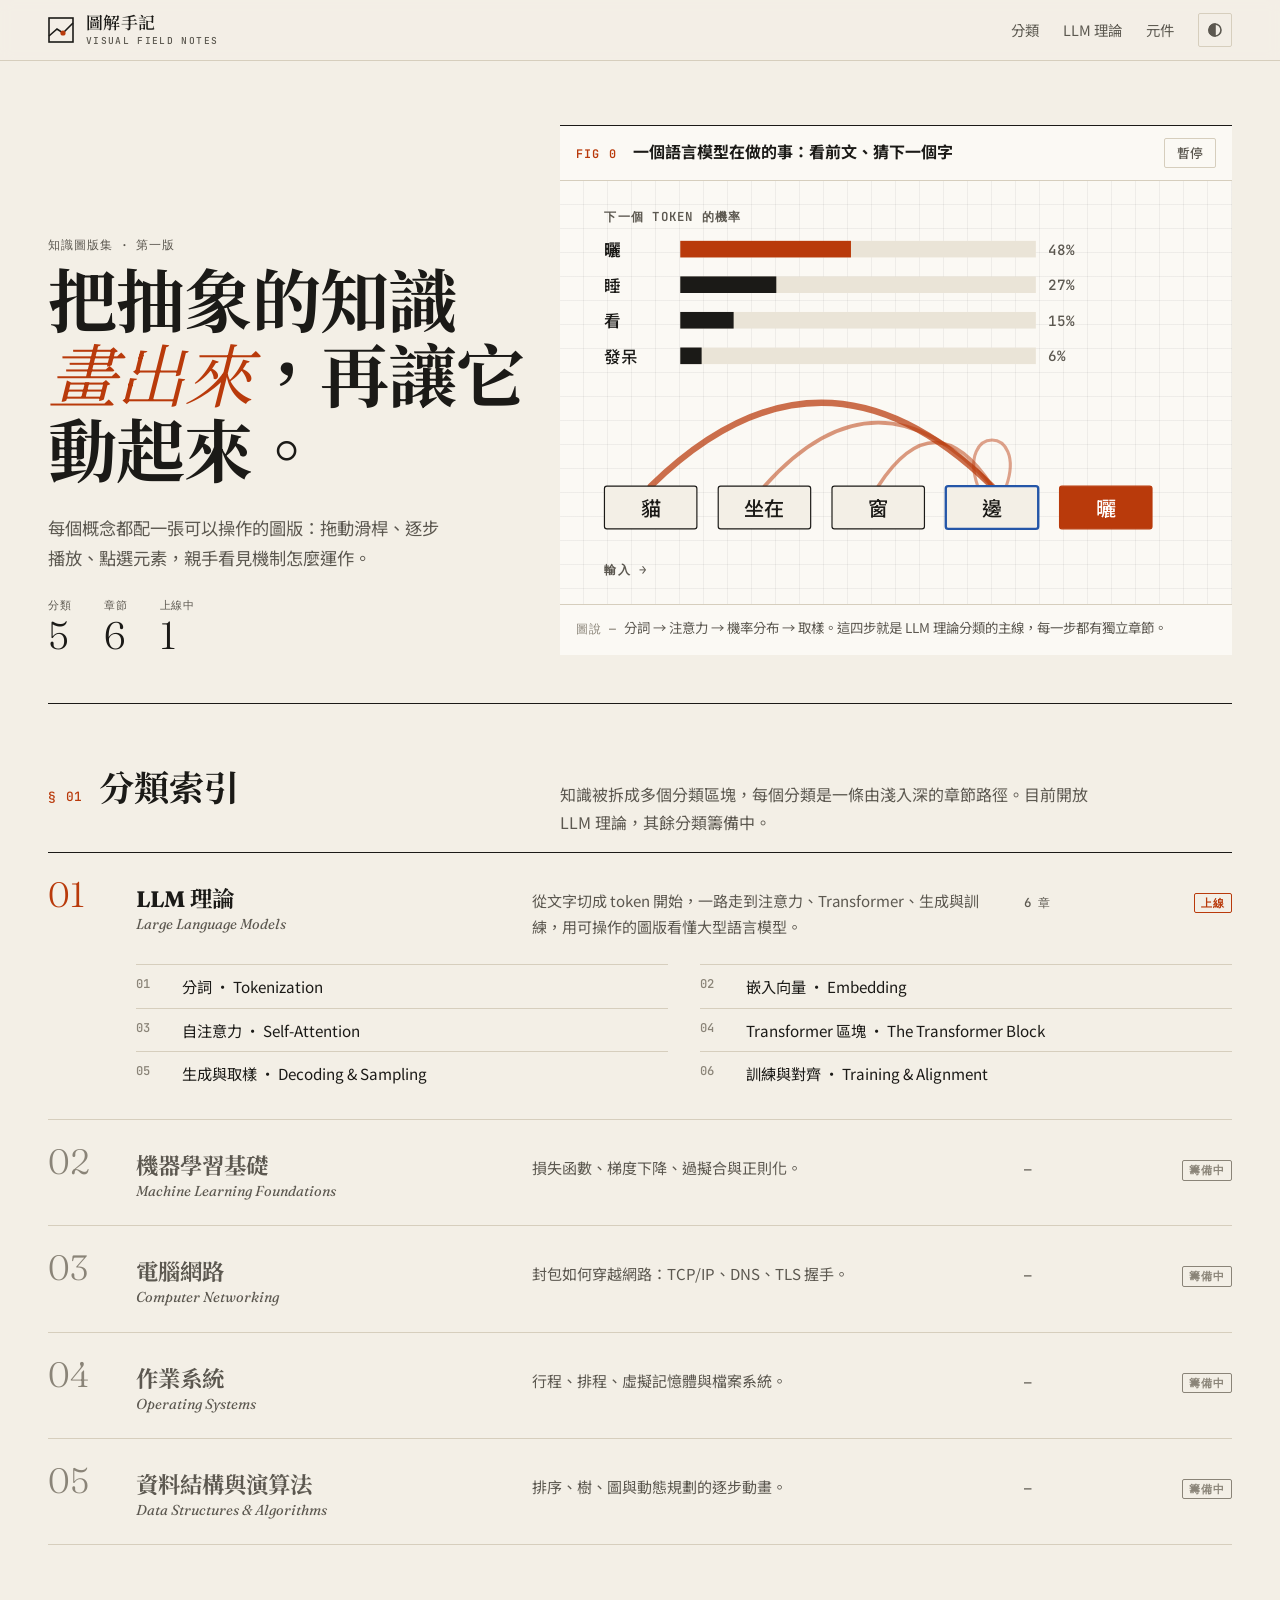
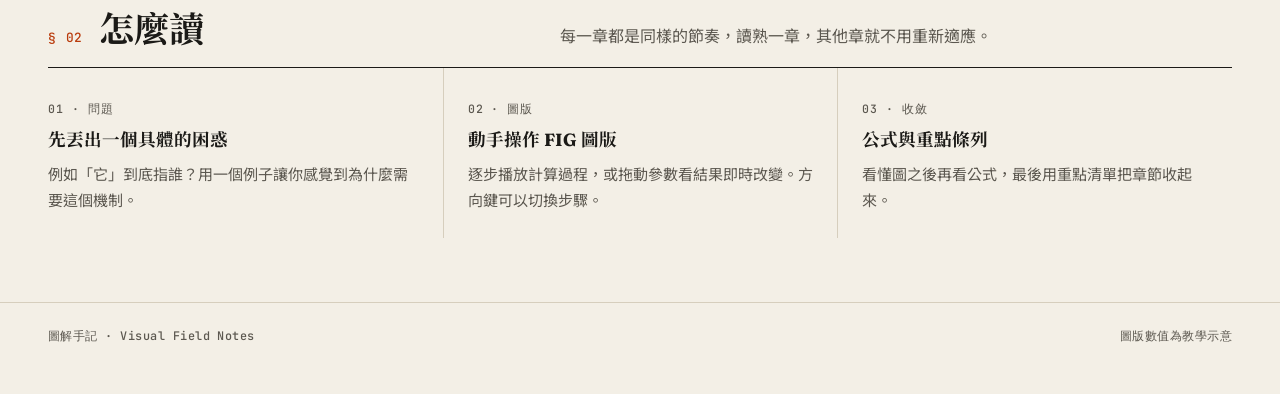
==== index.html @ 07419495 "feat(site): add visual field notes site with LLM theory track Static knowledge site with interactive" ====
<!doctype html>
<html lang="zh-Hant">
<head>
<meta charset="utf-8">
<meta name="viewport" content="width=device-width, initial-scale=1">
<title>圖解手記 · Visual Field Notes</title>
<meta name="description" content="用可操作的動畫圖版理解知識體系。第一個分類：LLM 理論。">
<script>try{var t=localStorage.getItem("fl-theme");if(t)document.documentElement.setAttribute("data-theme",t)}catch(e){}</script>
<link rel="preconnect" href="https://fonts.googleapis.com">
<link rel="preconnect" href="https://fonts.gstatic.com" crossorigin>
<link rel="stylesheet" href="https://fonts.googleapis.com/css2?family=Fraunces:ital,opsz,wght@0,9..144,300..700;1,9..144,400&family=JetBrains+Mono:wght@400;500;600&family=Noto+Sans+TC:wght@400;500;700&family=Noto+Serif+TC:wght@700&display=swap">
<link rel="stylesheet" href="assets/css/site.css">
<style>
  /* ---- 首頁：非對稱 12 欄，左側標題壓住、右側活標本 ---- */
  .hero { display: grid; grid-template-columns: minmax(0, 5fr) minmax(0, 7fr); gap: var(--s-6); padding: var(--s-8) 0 var(--s-7); border-bottom: 1px solid var(--rule-strong); align-items: end; }
  .hero h1 { margin: var(--s-3) 0 var(--s-5); font: 700 clamp(2.4rem, 5.4vw, 4.4rem)/1.08 var(--f-display); letter-spacing: -.015em; text-wrap: balance; }
  .hero h1 em { font-style: italic; font-weight: 400; color: var(--accent); }
  .hero-deck { margin: 0 0 var(--s-5); max-width: 40ch; font-size: 1.08rem; color: var(--text-muted); }
  .hero-meta { display: grid; grid-template-columns: repeat(3, auto); justify-content: start; gap: var(--s-1) var(--s-6); margin: 0; }
  .hero-meta dt { font: 500 .7rem/1.3 var(--f-mono); letter-spacing: .08em; text-transform: uppercase; color: var(--text-muted); grid-row: 1; }
  .hero-meta dd { margin: 0; font: 300 2.4rem/1 var(--f-display); font-variant-numeric: tabular-nums; grid-row: 2; }
  .hero .plate { margin: 0; }
  .hero .plate-stage { min-height: 0; padding: var(--s-4); }
  #specimen { width: 100%; height: auto; display: block; }
  .sp-tok rect { fill: var(--surface-page); stroke: var(--rule-strong); }
  .sp-tok text { font: 500 17px var(--f-body); fill: var(--text); text-anchor: middle; dominant-baseline: central; }
  .sp-tok { opacity: 0; transform: translateY(8px); transition: opacity var(--dur-3) var(--ease-out), transform var(--dur-3) var(--ease-out); }
  .sp-tok.in { opacity: 1; transform: none; }
  .sp-tok.pred rect { fill: var(--accent); stroke: var(--accent); }
  .sp-tok.pred text { fill: #fff; }
  .sp-tok.last rect { stroke: var(--data-q); stroke-width: 2; }
  .sp-arc { fill: none; stroke: var(--data-k); stroke-linecap: round; transition: opacity var(--dur-2) linear; }
  .sp-cand { transition: opacity var(--dur-2) linear; }
  .sp-cand text { font: 500 14px var(--f-body); fill: var(--text); dominant-baseline: central; }
  .sp-cand .pct { font: 500 12px var(--f-mono); fill: var(--text-muted); }
  .sp-bar { fill: var(--surface-ink); transition: width var(--dur-3) var(--ease-out); }
  .sp-cand.win .sp-bar { fill: var(--accent); }
  .sp-cand.win text:first-child { font-weight: 700; }
  .sp-lbl { font: 600 10.5px var(--f-mono); letter-spacing: .1em; fill: var(--text-muted); }
  @media (max-width: 900px) { .hero { grid-template-columns: 1fr; padding-top: var(--s-6); } }

  /* ---- 分類索引：ruled rows ---- */
  .section-head { display: grid; grid-template-columns: minmax(0, 5fr) minmax(0, 7fr); gap: var(--s-6); padding: var(--s-8) 0 var(--s-4); align-items: baseline; }
  .section-head h2 { margin: 0; font: 700 clamp(1.6rem, 3vw, 2.2rem)/1.2 var(--f-display); display: flex; gap: var(--s-4); align-items: baseline; }
  .section-head h2 .sec { font: 500 .8rem/1 var(--f-mono); color: var(--accent); letter-spacing: .06em; }
  .section-head p { margin: 0; color: var(--text-muted); max-width: 60ch; }
  @media (max-width: 900px) { .section-head { grid-template-columns: 1fr; gap: var(--s-2); } }

  .cat-list { list-style: none; margin: 0; padding: 0; border-top: 1px solid var(--rule-strong); }
  .cat { border-bottom: 1px solid var(--rule); }
  .cat-row { display: grid; grid-template-columns: 4.5rem minmax(0, 4fr) minmax(0, 5fr) 6rem 6rem; gap: var(--s-4); align-items: baseline; padding: var(--s-5) 0; text-decoration: none; color: inherit; }
  a.cat-row:hover { color: inherit; }
  a.cat-row:hover .cat-title { color: var(--accent); }
  .cat-no { font: 300 2.2rem/1 var(--f-display); color: var(--text-faint); font-variant-numeric: tabular-nums; }
  .cat.is-live .cat-no { color: var(--accent); }
  .cat-title { font: 700 1.4rem/1.3 var(--f-display); transition: color var(--dur-1) linear; }
  .cat-title small { display: block; font: italic 400 .9rem/1.4 var(--f-display); color: var(--text-muted); }
  .cat-sum { font-size: .94rem; color: var(--text-muted); }
  .cat-count { font: 500 .78rem/1.4 var(--f-mono); color: var(--text-muted); }
  .cat-row .status { justify-self: end; }
  .cat:not(.is-live) .cat-title { color: var(--text-muted); }
  .cat-chapters { list-style: none; margin: 0 0 var(--s-5); padding: 0 0 0 calc(4.5rem + var(--s-4)); display: grid; grid-template-columns: repeat(2, minmax(0, 1fr)); column-gap: var(--s-6); }
  .cat-chapters a { display: grid; grid-template-columns: 2.4rem 1fr; gap: var(--s-2); padding: var(--s-2) 0; border-top: 1px solid var(--rule); text-decoration: none; font-size: .95rem; }
  .cat-chapters a span { font: 500 .76rem/1.9 var(--f-mono); color: var(--text-faint); }
  .cat-chapters a:hover span { color: var(--accent); }
  @media (max-width: 900px) {
    .cat-row { grid-template-columns: 3rem minmax(0, 1fr) auto; }
    .cat-sum { grid-column: 2 / -1; grid-row: 2; }
    .cat-count { display: none; }
    .cat-chapters { padding-left: calc(3rem + var(--s-4)); grid-template-columns: 1fr; }
  }

  /* ---- 使用方式 ---- */
  .howto { list-style: none; margin: 0; padding: 0; display: grid; grid-template-columns: repeat(3, minmax(0, 1fr)); border-top: 1px solid var(--rule-strong); }
  .howto li { padding: var(--s-5) var(--s-5) var(--s-5) 0; }
  .howto li + li { border-left: 1px solid var(--rule); padding-left: var(--s-5); }
  .howto b { display: block; font: 700 1.1rem/1.4 var(--f-display); margin: var(--s-2) 0; }
  .howto p { margin: 0; color: var(--text-muted); font-size: .94rem; }
  @media (max-width: 760px) { .howto { grid-template-columns: 1fr; } .howto li + li { border-left: 0; border-top: 1px solid var(--rule); padding-left: 0; } }
</style>
</head>
<body>
<a class="skip-link" href="#main">跳到主要內容</a>
<header class="masthead"><div class="masthead-inner">
  <a class="brand" href="index.html" aria-current="page">
    <svg class="brand-mark" viewBox="0 0 26 26" aria-hidden="true"><rect class="bm-frame" x="1" y="1" width="24" height="24"/><path class="bm-line" d="M1 19 L9 12 L15 16 L25 6"/><circle class="bm-dot" cx="15" cy="16" r="2.6"/></svg>
    <span class="brand-name">圖解手記<small>Visual Field Notes</small></span>
  </a>
  <nav class="site-nav" aria-label="主要">
    <a href="#categories" class="nav-optional">分類</a>
    <a href="llm/index.html">LLM 理論</a>
    <a href="preview.html" class="nav-optional">元件</a>
  </nav>
  <button class="theme-toggle" type="button" aria-label="切換主題"><svg viewBox="0 0 16 16" aria-hidden="true"><circle cx="8" cy="8" r="6"/><path d="M8 2a6 6 0 0 0 0 12z" fill="currentColor"/></svg></button>
</div></header>

<main id="main" class="page">
  <section class="hero" aria-labelledby="hero-title">
    <div>
      <p class="meta-label">知識圖版集 · 第一版</p>
      <h1 id="hero-title">把抽象的知識<br><em>畫出來</em>，再讓它動起來。</h1>
      <p class="hero-deck">每個概念都配一張可以操作的圖版：拖動滑桿、逐步播放、點選元素，親手看見機制怎麼運作。</p>
      <dl class="hero-meta" id="hero-stats">
        <dt>分類</dt><dd data-stat="cats">0</dd>
        <dt>章節</dt><dd data-stat="chapters">0</dd>
        <dt>上線中</dt><dd data-stat="live">0</dd>
      </dl>
    </div>

    <figure class="plate" aria-labelledby="sp-title">
      <div class="plate-head">
        <span class="plate-fig">FIG 0</span>
        <h2 class="plate-title" id="sp-title">一個語言模型在做的事：看前文、猜下一個字</h2>
        <button class="btn btn-ghost btn-sm" type="button" id="sp-toggle" aria-pressed="true">暫停</button>
      </div>
      <div class="plate-stage">
        <svg id="specimen" viewBox="0 0 540 330" role="img" aria-label="示意動畫：模型讀入前文 token，透過注意力參考前文，輸出下一個 token 的機率並選出最高者。"></svg>
      </div>
      <p class="plate-cap">分詞 → 注意力 → 機率分布 → 取樣。這四步就是 LLM 理論分類的主線，每一步都有獨立章節。</p>
    </figure>
  </section>

  <section aria-labelledby="cat-title" id="categories">
    <div class="section-head">
      <h2 id="cat-title"><span class="sec">§ 01</span>分類索引</h2>
      <p>知識被拆成多個分類區塊，每個分類是一條由淺入深的章節路徑。目前開放 LLM 理論，其餘分類籌備中。</p>
    </div>
    <ol class="cat-list" id="cat-list"></ol>
  </section>

  <section aria-labelledby="how-title">
    <div class="section-head">
      <h2 id="how-title"><span class="sec">§ 02</span>怎麼讀</h2>
      <p>每一章都是同樣的節奏，讀熟一章，其他章就不用重新適應。</p>
    </div>
    <ol class="howto">
      <li><span class="meta-label">01 · 問題</span><b>先丟出一個具體的困惑</b><p>例如「它」到底指誰？用一個例子讓你感覺到為什麼需要這個機制。</p></li>
      <li><span class="meta-label">02 · 圖版</span><b>動手操作 FIG 圖版</b><p>逐步播放計算過程，或拖動參數看結果即時改變。方向鍵可以切換步驟。</p></li>
      <li><span class="meta-label">03 · 收斂</span><b>公式與重點條列</b><p>看懂圖之後再看公式，最後用重點清單把章節收起來。</p></li>
    </ol>
  </section>
</main>

<footer class="site-foot"><div class="site-foot-inner">
  <p>圖解手記 · Visual Field Notes</p>
  <p>圖版數值為教學示意</p>
</div></footer>

<script src="assets/js/catalog.js"></script>
<script src="assets/js/site.js"></script>
<script>
(function () {
  "use strict";
  var cat = window.FL_CATALOG.categories;

  /* ---- 統計數字（Ticker） ---- */
  var stats = {
    cats: cat.length,
    chapters: cat.reduce(function (s, c) { return s + c.chapters.length; }, 0),
    live: cat.filter(function (c) { return c.status === "live"; }).length
  };
  var statEls = document.querySelectorAll("[data-stat]");
  FL.inView(document.getElementById("hero-stats"), function () {
    statEls.forEach(function (el) { FL.ticker(el, stats[el.dataset.stat], { digits: 0, duration: 900 }); });
  });

  /* ---- 分類索引 ---- */
  var list = document.getElementById("cat-list");
  cat.forEach(function (c) {
    var li = FL.el("li", { class: "cat" + (c.status === "live" ? " is-live" : "") }, list);
    var row = FL.el(c.status === "live" ? "a" : "div", { class: "cat-row" }, li);
    if (c.status === "live") row.setAttribute("href", c.id + "/index.html");
    FL.el("span", { class: "cat-no", text: c.no }, row);
    var t = FL.el("span", { class: "cat-title", text: c.title }, row);
    FL.el("small", { text: c.en }, t);
    FL.el("span", { class: "cat-sum", text: c.summary }, row);
    FL.el("span", { class: "cat-count", text: c.chapters.length ? c.chapters.length + " 章" : "—" }, row);
    FL.el("span", { class: "status " + (c.status === "live" ? "status-live" : "status-planned"), text: c.status === "live" ? "上線" : "籌備中" }, row);
    if (c.chapters.length) {
      var ul = FL.el("ol", { class: "cat-chapters", "aria-label": c.title + " 章節" }, li);
      c.chapters.forEach(function (ch) {
        var a = FL.el("a", { href: c.id + "/" + ch.slug + ".html" }, FL.el("li", {}, ul));
        FL.el("span", { text: ch.no }, a);
        a.appendChild(document.createTextNode(ch.title + " · " + ch.en));
      });
    }
  });

  /* ---- FIG 0：活標本 ---- */
  var S = FL.svg, svg = document.getElementById("specimen");
  var SCENES = [
    { toks: ["我", "喜歡", "喝"], w: [0.18, 0.34, 0.48], cands: [["咖啡", 0.62], ["茶", 0.21], ["水", 0.09], ["酒", 0.05]] },
    { toks: ["貓", "坐在", "窗", "邊"], w: [0.42, 0.22, 0.2, 0.16], cands: [["曬", 0.48], ["睡", 0.27], ["看", 0.15], ["發呆", 0.06]] },
    { toks: ["今天", "天氣", "很"], w: [0.24, 0.52, 0.24], cands: [["好", 0.55], ["熱", 0.24], ["冷", 0.12], ["晴朗", 0.06]] }
  ];
  var ROW = 262, TW = 78, GAP = 18, X0 = 24;
  S("text", { class: "sp-lbl", x: 24, y: 20, text: "下一個 TOKEN 的機率" }, svg);
  S("text", { class: "sp-lbl", x: 24, y: ROW + 56, text: "輸入 →" }, svg);
  var gArcs = S("g", {}, svg), gToks = S("g", {}, svg), gCands = S("g", {}, svg);
  var cands = [];
  for (var c = 0; c < 4; c++) {
    var g = S("g", { class: "sp-cand", transform: "translate(24," + (44 + c * 30) + ")" }, gCands);
    var t = S("text", { x: 0, y: 0 }, g);
    S("rect", { x: 64, y: -7, width: 300, height: 14, fill: "var(--surface-sunken)" }, g);
    var bar = S("rect", { class: "sp-bar", x: 64, y: -7, width: 0, height: 14 }, g);
    var pct = S("text", { class: "pct", x: 374, y: 0 }, g);
    cands.push({ g: g, t: t, bar: bar, pct: pct });
  }
  function xOf(i) { return X0 + i * (TW + GAP); }
  function tok(i, label, cls) {
    var g = S("g", { class: "sp-tok " + (cls || "") }, gToks);
    S("rect", { x: xOf(i), y: ROW - 18, width: TW, height: 36, rx: 2 }, g);
    S("text", { x: xOf(i) + TW / 2, y: ROW, text: label }, g);
    return g;
  }

  var scene = 0, timers = [], running = !FL.reducedMotion();
  function later(fn, ms) { timers.push(setTimeout(fn, ms)); }
  function clear() { timers.forEach(clearTimeout); timers = []; }

  function play(final) {
    clear();
    var sc = SCENES[scene], n = sc.toks.length;
    gArcs.innerHTML = ""; gToks.innerHTML = "";
    cands.forEach(function (c) { c.g.classList.remove("win"); c.g.style.opacity = 0; c.bar.setAttribute("width", 0); });
    var els = sc.toks.map(function (w, i) { return tok(i, w, i === n - 1 ? "last" : ""); });
    var T = final ? 0 : 1;
    // 1) token 依序出現
    els.forEach(function (el, i) { later(function () { el.classList.add("in"); }, T * (200 + i * 260)); });
    var t1 = T * (200 + n * 260 + 200);
    // 2) 從最後一個 token 畫出注意力弧
    later(function () {
      var xl = xOf(n - 1) + TW / 2;
      sc.w.forEach(function (w, j) {
        var xj = xOf(j) + TW / 2, d;
        if (j === n - 1) d = "M" + (xl - 12) + " " + (ROW - 18) + " C " + (xl - 30) + " " + (ROW - 70) + " " + (xl + 30) + " " + (ROW - 70) + " " + (xl + 12) + " " + (ROW - 18);
        else d = "M" + xl + " " + (ROW - 18) + " Q " + (xl + xj) / 2 + " " + (ROW - 18 - 40 - (xl - xj) * 0.35) + " " + xj + " " + (ROW - 18);
        var p = S("path", { class: "sp-arc", d: d, "stroke-width": (1 + w * 10).toFixed(1), opacity: (0.3 + w).toFixed(2) }, gArcs);
        if (!final) FL.drawIn(p, j * 120);
      });
    }, t1);
    var t2 = t1 + T * 1100;
    // 3) 機率條
    later(function () {
      sc.cands.forEach(function (cd, k) {
        var c = cands[k];
        c.t.textContent = cd[0];
        c.g.style.opacity = 1;
        c.bar.setAttribute("width", (cd[1] * 300).toFixed(1));
        if (final) c.pct.textContent = Math.round(cd[1] * 100) + "%";
        else pctTick(c.pct, cd[1] * 100);
      });
    }, t2);
    // 4) 選出最高者並接到輸入
    var t3 = t2 + T * 1000;
    later(function () {
      cands[0].g.classList.add("win");
      var p = tok(n, sc.cands[0][0], "pred");
      requestAnimationFrame(function () { p.classList.add("in"); });
      if (final) p.classList.add("in");
    }, t3);
    if (!final && running) later(function () { scene = (scene + 1) % SCENES.length; play(); }, t3 + 2400);
  }
  function pctTick(el, to) {
    FL.tween(500, function (e) { el.textContent = Math.round(to * e) + "%"; });
  }

  var toggle = document.getElementById("sp-toggle");
  function setRunning(on) {
    running = on;
    toggle.setAttribute("aria-pressed", on ? "true" : "false");
    toggle.textContent = on ? "暫停" : "播放";
    if (on) play(); else { clear(); play(true); }
  }
  toggle.addEventListener("click", function () { setRunning(!running); });
  FL.inView(svg, function () { setRunning(running); });
})();
</script>
</body>
</html>
---- assets/css/site.css ----
/* ==========================================================================
   圖解手記 · Visual Field Notes
   StyleGenome: scientific-editorial × technical-instrumentation
   - 暖色紙張 + 墨色 + 單一朱紅強調；資料色（Q/K/V）只出現在圖版裡
   - 襯線標題 / 黑體內文 / 等寬 metadata 三種聲音
   - 圖版（plate）＝方格紙舞台 + FIG 標籤，是全站的 signature element
   ========================================================================== */

:root {
  /* surface */
  --surface-page: #F3EFE6;
  --surface-raised: #FBF9F4;
  --surface-sunken: #EAE4D7;
  --surface-ink: #1B1A17;
  /* text */
  --text: #1B1A17;
  --text-muted: #5C5850;
  --text-faint: #8A8478;
  --text-on-ink: #F3EFE6;
  /* rules */
  --rule: #D6CEBD;
  --rule-strong: #1B1A17;
  --grid-line: rgba(27, 26, 23, .055);
  /* accent */
  --accent: #B93A0B;
  --accent-soft: rgba(185, 58, 11, .12);
  --focus: #1F4E9C;
  /* data colours — 只在圖版中使用 */
  --data-q: #2456A8;
  --data-k: #B93A0B;
  --data-v: #2C7A4B;
  --data-hi: #D89A1A;
  --data-q-soft: rgba(36, 86, 168, .14);
  --data-k-soft: rgba(185, 58, 11, .14);
  --data-v-soft: rgba(44, 122, 75, .14);
  --data-hi-soft: rgba(216, 154, 26, .22);

  /* type */
  --f-display: "Fraunces", "Noto Serif TC", "Songti TC", serif;
  --f-body: "Noto Sans TC", "PingFang TC", "Microsoft JhengHei", system-ui, sans-serif;
  --f-mono: "JetBrains Mono", ui-monospace, "SF Mono", Menlo, monospace;

  /* space (4px base) */
  --s-1: 4px; --s-2: 8px; --s-3: 12px; --s-4: 16px; --s-5: 24px;
  --s-6: 32px; --s-7: 48px; --s-8: 64px; --s-9: 96px;
  --gutter: clamp(16px, 4vw, 48px);
  --content-max: 1360px;
  --prose-max: 68ch;

  /* shape */
  --radius-1: 2px;
  --radius-2: 4px;

  /* motion */
  --ease-out: cubic-bezier(.2, 0, 0, 1);
  --ease-inout: cubic-bezier(.65, 0, .35, 1);
  --dur-1: 120ms;
  --dur-2: 240ms;
  --dur-3: 480ms;
  --dur-draw: 900ms;

  color-scheme: light;
}

@media (prefers-color-scheme: dark) {
  :root:not([data-theme="light"]) {
    --surface-page: #14130F;
    --surface-raised: #1C1B17;
    --surface-sunken: #0F0E0B;
    --surface-ink: #ECE6D8;
    --text: #ECE6D8;
    --text-muted: #A8A296;
    --text-faint: #7A756B;
    --text-on-ink: #14130F;
    --rule: #34322B;
    --rule-strong: #ECE6D8;
    --grid-line: rgba(236, 230, 216, .05);
    --accent: #F0804A;
    --accent-soft: rgba(240, 128, 74, .16);
    --focus: #8AB0F0;
    --data-q: #7EA8EE;
    --data-k: #F0804A;
    --data-v: #6FC793;
    --data-hi: #EDBA4E;
    --data-q-soft: rgba(126, 168, 238, .18);
    --data-k-soft: rgba(240, 128, 74, .18);
    --data-v-soft: rgba(111, 199, 147, .18);
    --data-hi-soft: rgba(237, 186, 78, .22);
    color-scheme: dark;
  }
}
:root[data-theme="dark"] {
  --surface-page: #14130F;
  --surface-raised: #1C1B17;
  --surface-sunken: #0F0E0B;
  --surface-ink: #ECE6D8;
  --text: #ECE6D8;
  --text-muted: #A8A296;
  --text-faint: #7A756B;
  --text-on-ink: #14130F;
  --rule: #34322B;
  --rule-strong: #ECE6D8;
  --grid-line: rgba(236, 230, 216, .05);
  --accent: #F0804A;
  --accent-soft: rgba(240, 128, 74, .16);
  --focus: #8AB0F0;
  --data-q: #7EA8EE;
  --data-k: #F0804A;
  --data-v: #6FC793;
  --data-hi: #EDBA4E;
  --data-q-soft: rgba(126, 168, 238, .18);
  --data-k-soft: rgba(240, 128, 74, .18);
  --data-v-soft: rgba(111, 199, 147, .18);
  --data-hi-soft: rgba(237, 186, 78, .22);
  color-scheme: dark;
}

/* ---------- base ---------- */
*, *::before, *::after { box-sizing: border-box; }
[hidden] { display: none !important; }
html { -webkit-text-size-adjust: 100%; scroll-padding-top: 80px; }
body {
  margin: 0;
  background: var(--surface-page);
  color: var(--text);
  font: 400 16px/1.75 var(--f-body);
  font-feature-settings: "palt" 0;
  overflow-x: hidden;
}
img, svg, canvas { max-width: 100%; }
a { color: inherit; text-decoration-color: var(--accent); text-underline-offset: 3px; text-decoration-thickness: 1px; }
a:hover { color: var(--accent); }
button, input, select { font: inherit; color: inherit; }
:focus-visible { outline: 2px solid var(--focus); outline-offset: 2px; }
::selection { background: var(--data-hi-soft); }
code, kbd, samp { font-family: var(--f-mono); font-size: .88em; }
:not(pre) > code { background: var(--surface-sunken); padding: .1em .35em; border-radius: var(--radius-1); }

.vh { position: absolute !important; width: 1px; height: 1px; padding: 0; margin: -1px; overflow: hidden; clip: rect(0 0 0 0); white-space: nowrap; border: 0; }
.skip-link { position: absolute; left: var(--s-4); top: -100px; z-index: 100; background: var(--surface-ink); color: var(--text-on-ink); padding: var(--s-2) var(--s-4); text-decoration: none; }
.skip-link:focus { top: var(--s-2); }

.meta-label {
  font: 500 .72rem/1.3 var(--f-mono);
  letter-spacing: .08em;
  text-transform: uppercase;
  color: var(--text-muted);
}

/* ---------- masthead ---------- */
.masthead {
  position: sticky; top: 0; z-index: 40;
  background: color-mix(in srgb, var(--surface-page) 94%, transparent);
  backdrop-filter: blur(6px);
  border-bottom: 1px solid var(--rule);
}
.masthead-inner {
  max-width: var(--content-max); margin: 0 auto; padding: 0 var(--gutter);
  height: 60px; display: flex; align-items: center; gap: var(--s-5);
}
.brand { display: flex; align-items: center; gap: var(--s-3); text-decoration: none; flex: none; }
.brand:hover { color: inherit; }
.brand-mark { width: 26px; height: 26px; flex: none; }
.brand-mark .bm-frame { fill: none; stroke: currentColor; stroke-width: 1.6; }
.brand-mark .bm-line { fill: none; stroke: currentColor; stroke-width: 1.6; }
.brand-mark .bm-dot { fill: var(--accent); }
.brand-name { font: 600 1.06rem/1 var(--f-display); letter-spacing: .02em; }
.brand-name small { display: block; font: 500 .6rem/1 var(--f-mono); letter-spacing: .14em; color: var(--text-muted); margin-top: 4px; text-transform: uppercase; }
.site-nav { display: flex; gap: var(--s-5); margin-left: auto; align-items: center; }
.site-nav a { text-decoration: none; font-size: .9rem; color: var(--text-muted); padding: var(--s-2) 0; border-bottom: 1px solid transparent; }
.site-nav a:hover { color: var(--text); }
.site-nav a[aria-current="page"], .site-nav a.is-current { color: var(--text); border-bottom-color: var(--accent); }
.theme-toggle {
  appearance: none; background: none; border: 1px solid var(--rule); border-radius: var(--radius-1);
  width: 34px; height: 34px; display: grid; place-items: center; cursor: pointer; color: var(--text-muted); flex: none;
}
.theme-toggle:hover { color: var(--text); border-color: var(--text-muted); }
.theme-toggle svg { width: 16px; height: 16px; fill: none; stroke: currentColor; stroke-width: 1.6; }
@media (max-width: 640px) {
  .site-nav { gap: var(--s-4); }
  .site-nav .nav-optional { display: none; }
  .brand-name small { display: none; }
}

/* ---------- page shell ---------- */
.page { max-width: var(--content-max); margin: 0 auto; padding: 0 var(--gutter); }
.crumbs { display: flex; flex-wrap: wrap; gap: var(--s-2); padding: var(--s-5) 0 0; margin: 0; list-style: none; }
.crumbs li { font: 500 .74rem/1.4 var(--f-mono); letter-spacing: .06em; color: var(--text-muted); }
.crumbs li + li::before { content: "/"; margin-right: var(--s-2); color: var(--text-faint); }
.crumbs a { text-decoration: none; }
.crumbs a:hover { text-decoration: underline; }

/* ---------- chapter head (signature: oversized numeral) ---------- */
.chapter-head {
  display: grid; grid-template-columns: minmax(0, 3fr) minmax(0, 9fr); gap: var(--s-5) var(--s-6);
  padding: var(--s-7) 0 var(--s-6); border-bottom: 1px solid var(--rule-strong); align-items: end;
}
.chapter-num {
  font: 300 clamp(5rem, 13vw, 10.5rem)/.8 var(--f-display);
  font-variation-settings: "opsz" 144;
  letter-spacing: -.04em; color: transparent;
  -webkit-text-stroke: 1.2px var(--text);
  margin: 0; user-select: none;
}
.chapter-num .num-accent { color: var(--accent); -webkit-text-stroke: 0; }
.chapter-title { margin: var(--s-3) 0 var(--s-4); font: 700 clamp(2rem, 4.6vw, 3.4rem)/1.12 var(--f-display); letter-spacing: -.01em; text-wrap: balance; }
.chapter-title .en { display: block; font: italic 400 .42em/1.4 var(--f-display); letter-spacing: 0; color: var(--text-muted); margin-top: var(--s-2); }
.chapter-deck { margin: 0; max-width: 60ch; font-size: 1.08rem; color: var(--text-muted); }
.chapter-meta { display: flex; flex-wrap: wrap; gap: var(--s-2) var(--s-5); margin: var(--s-5) 0 0; padding: 0; list-style: none; }
.chapter-meta li { font: 500 .74rem/1.4 var(--f-mono); letter-spacing: .06em; color: var(--text-muted); }
.chapter-meta b { color: var(--text); font-weight: 600; }
@media (max-width: 760px) {
  .chapter-head { grid-template-columns: minmax(0, 1fr); padding-top: var(--s-6); }
  .chapter-num { font-size: 5.5rem; }
}

/* ---------- chapter layout: rail + main ---------- */
.chapter-body {
  display: grid; grid-template-columns: minmax(0, 3fr) minmax(0, 9fr); gap: var(--s-6);
  padding: var(--s-6) 0 var(--s-8);
}
.rail { position: relative; min-width: 0; }
.rail-inner { position: sticky; top: 84px; display: grid; grid-template-columns: minmax(0, 1fr); gap: var(--s-5); }
.toc { list-style: none; margin: 0; padding: 0; border-left: 1px solid var(--rule); }
.toc a {
  display: grid; grid-template-columns: 2.6em 1fr; gap: var(--s-2);
  padding: 6px 0 6px var(--s-3); margin-left: -1px; border-left: 2px solid transparent;
  text-decoration: none; font-size: .88rem; color: var(--text-muted); line-height: 1.45;
  transition: color var(--dur-1) linear, border-color var(--dur-2) var(--ease-out);
}
.toc a span { font: 500 .72rem/1.9 var(--f-mono); color: var(--text-faint); }
.toc a:hover { color: var(--text); }
.toc a.is-active { color: var(--text); border-left-color: var(--accent); }
.rail-figs { list-style: none; margin: 0; padding: 0; display: grid; gap: 4px; }
.rail-figs a { font: 500 .74rem/1.5 var(--f-mono); text-decoration: none; color: var(--text-muted); }
.rail-figs a:hover { color: var(--accent); }
@media (max-width: 960px) {
  .chapter-body { grid-template-columns: minmax(0, 1fr); gap: var(--s-4); }
  .rail-inner { position: static; }
  .rail .rail-figs-wrap { display: none; }
  .toc { display: flex; overflow-x: auto; border-left: 0; border-bottom: 1px solid var(--rule); scrollbar-width: none; }
  .toc a { grid-template-columns: auto auto; white-space: nowrap; border-left: 0; border-bottom: 2px solid transparent; padding: var(--s-2) var(--s-3); margin: 0 0 -1px; }
  .toc a.is-active { border-bottom-color: var(--accent); }
}

/* ---------- prose ---------- */
.prose { min-width: 0; }
.prose > * { max-width: var(--prose-max); }
.prose > .plate, .prose > .wide { max-width: none; }
.prose h2 {
  font: 700 clamp(1.5rem, 2.6vw, 2rem)/1.25 var(--f-display);
  margin: var(--s-8) 0 var(--s-4); padding-top: var(--s-4); border-top: 1px solid var(--rule);
  display: grid; grid-template-columns: auto 1fr; gap: var(--s-4); align-items: baseline;
}
.prose h2:first-child { margin-top: 0; }
.prose h2 .sec { font: 500 .8rem/1 var(--f-mono); color: var(--accent); letter-spacing: .06em; }
.prose h3 { font: 700 1.15rem/1.4 var(--f-body); margin: var(--s-6) 0 var(--s-2); }
.prose p { margin: 0 0 var(--s-4); }
.prose ul, .prose ol { padding-left: 1.4em; margin: 0 0 var(--s-4); }
.prose li { margin-bottom: var(--s-1); }
.prose li::marker { color: var(--text-faint); font-family: var(--f-mono); }
.prose strong { font-weight: 700; }
.prose .lede { font-size: 1.12rem; }
.term { border-bottom: 1px dotted var(--text-muted); cursor: help; }
.term-en { font: italic 400 .95em var(--f-display); color: var(--text-muted); }

/* note — 左側細線註記，不是卡片 */
.note {
  border-left: 2px solid var(--accent); padding: var(--s-1) 0 var(--s-1) var(--s-4);
  margin: var(--s-5) 0; color: var(--text);
}
.note > .meta-label { display: block; color: var(--accent); margin-bottom: var(--s-1); }
.note p:last-child { margin-bottom: 0; }

/* formula block */
.formula {
  font: 400 .98rem/1.7 var(--f-mono); background: var(--surface-sunken);
  padding: var(--s-4) var(--s-5); margin: var(--s-5) 0; overflow-x: auto; border-radius: var(--radius-1);
  border-left: 2px solid var(--rule-strong);
}
.formula .cmt { color: var(--text-muted); }
.formula var { font-style: italic; font-family: var(--f-display); font-size: 1.08em; }

/* key-takeaways list — ruled rows */
.takeaways { list-style: none; padding: 0; margin: var(--s-5) 0; border-top: 1px solid var(--rule-strong); counter-reset: tk; }
.takeaways li { counter-increment: tk; display: grid; grid-template-columns: 3em 1fr; gap: var(--s-3); padding: var(--s-3) 0; border-bottom: 1px solid var(--rule); margin: 0; }
.takeaways li::before { content: counter(tk, decimal-leading-zero); font: 500 .78rem/1.9 var(--f-mono); color: var(--accent); }

/* ---------- plate (signature) ---------- */
.plate {
  margin: var(--s-6) 0 var(--s-7);
  border-top: 1px solid var(--rule-strong);
  background: var(--surface-raised);
  scroll-margin-top: 80px;
}
.plate-head {
  display: grid; grid-template-columns: auto 1fr auto; gap: var(--s-4); align-items: baseline;
  padding: var(--s-3) var(--s-4); border-bottom: 1px solid var(--rule);
}
.plate-fig { font: 600 .74rem/1 var(--f-mono); letter-spacing: .1em; color: var(--accent); white-space: nowrap; }
.plate-title { margin: 0; font: 700 1rem/1.4 var(--f-body); }
.plate-hint { font: 500 .7rem/1.3 var(--f-mono); color: var(--text-faint); letter-spacing: .04em; text-align: right; }
@media (max-width: 640px) { .plate-head { grid-template-columns: auto 1fr; } .plate-hint { display: none; } }

.plate-stage {
  position: relative; overflow: hidden;
  min-height: 320px; padding: var(--s-5);
  background-color: var(--surface-raised);
  background-image:
    linear-gradient(var(--grid-line) 1px, transparent 1px),
    linear-gradient(90deg, var(--grid-line) 1px, transparent 1px);
  background-size: 24px 24px;
  background-position: -1px -1px;
}
.plate-stage svg { display: block; overflow: visible; }
.plate-stage .stage-svg { width: 100%; height: auto; }

.plate-controls {
  display: flex; flex-wrap: wrap; align-items: center; gap: var(--s-3) var(--s-5);
  padding: var(--s-3) var(--s-4); border-top: 1px solid var(--rule);
}
.plate-controls .spacer { flex: 1 1 auto; }
.plate-narr {
  margin: 0; padding: var(--s-3) var(--s-4); border-top: 1px solid var(--rule);
  font-size: .94rem; min-height: 3.4em; color: var(--text);
}
.plate-narr b { color: var(--accent); font-weight: 700; }
.plate-cap {
  margin: 0; padding: var(--s-3) var(--s-4) var(--s-4); border-top: 1px solid var(--rule);
  font-size: .84rem; color: var(--text-muted); line-height: 1.6;
}
.plate-cap::before { content: "圖說 — "; font: 500 .72rem var(--f-mono); color: var(--text-faint); letter-spacing: .06em; }

/* 寬圖在窄螢幕內部橫向捲動（頁面本身不捲動） */
.stage-scroll { overflow-x: auto; }
.plate-stage > .stage-scroll { margin: calc(var(--s-5) * -1); padding: var(--s-5); }
.stage-scroll > svg { min-width: 640px; }
.scroll-hint { display: none; font: 500 .7rem var(--f-mono); color: var(--text-faint); margin: var(--s-2) 0 0; }
@media (max-width: 700px) { .scroll-hint { display: block; } }

/* split stage: viz + side readout */
.stage-split { display: grid; grid-template-columns: minmax(0, 1fr) minmax(200px, 280px); gap: var(--s-5); align-items: start; }
.stage-split > * { min-width: 0; }
@media (max-width: 760px) { .stage-split { grid-template-columns: 1fr; } }
.readout { display: grid; gap: var(--s-1); font-size: .86rem; }
.readout dl { margin: 0; display: grid; grid-template-columns: auto 1fr; gap: 4px var(--s-3); }
.readout dt { font: 500 .72rem/1.7 var(--f-mono); color: var(--text-muted); letter-spacing: .04em; }
.readout dd { margin: 0; font: 500 .9rem/1.5 var(--f-mono); text-align: right; font-variant-numeric: tabular-nums; }

/* ---------- controls ---------- */
.btn {
  appearance: none; display: inline-flex; align-items: center; gap: var(--s-2);
  min-height: 36px; padding: 0 var(--s-4);
  border: 1px solid var(--rule-strong); border-radius: var(--radius-1);
  background: transparent; color: var(--text); cursor: pointer;
  font: 500 .86rem/1 var(--f-body); white-space: nowrap;
  transition: background var(--dur-1) linear, color var(--dur-1) linear, transform var(--dur-1) var(--ease-out);
}
.btn:hover { background: var(--surface-sunken); }
.btn:active { transform: translateY(1px); }
.btn:disabled { opacity: .4; cursor: not-allowed; }
.btn svg { width: 14px; height: 14px; fill: none; stroke: currentColor; stroke-width: 1.8; stroke-linecap: round; stroke-linejoin: round; }
.btn-primary { background: var(--surface-ink); color: var(--text-on-ink); border-color: var(--surface-ink); }
.btn-primary:hover { background: var(--accent); border-color: var(--accent); color: #fff; }
.btn-ghost { border-color: var(--rule); color: var(--text-muted); }
.btn-ghost:hover { color: var(--text); }
.btn-sm { min-height: 30px; padding: 0 var(--s-3); font-size: .8rem; }

/* segmented control */
.seg { display: inline-flex; border: 1px solid var(--rule); border-radius: var(--radius-1); }
.seg button {
  appearance: none; border: 0; background: transparent; cursor: pointer;
  min-height: 32px; padding: 0 var(--s-3); font: 500 .8rem/1 var(--f-body); color: var(--text-muted);
}
.seg button + button { border-left: 1px solid var(--rule); }
.seg button[aria-pressed="true"] { background: var(--surface-ink); color: var(--text-on-ink); }

/* slider with label + output */
.field { display: inline-grid; grid-template-columns: auto minmax(110px, 180px) 3.6em; align-items: center; gap: var(--s-3); }
.field label { font: 500 .74rem/1.2 var(--f-mono); letter-spacing: .06em; color: var(--text-muted); text-transform: uppercase; }
.field output { font: 600 .86rem/1 var(--f-mono); font-variant-numeric: tabular-nums; text-align: right; }
input[type="range"] { width: 100%; accent-color: var(--accent); height: 28px; margin: 0; }
.text-input {
  width: 100%; min-height: 40px; padding: var(--s-2) var(--s-3);
  border: 1px solid var(--rule); border-bottom: 2px solid var(--rule-strong); border-radius: 0;
  background: var(--surface-page); font: 400 1rem/1.4 var(--f-mono);
}
.text-input:focus { outline: none; border-bottom-color: var(--accent); }

/* step ticks */
.steps { display: flex; gap: 4px; align-items: center; list-style: none; margin: 0; padding: 0; }
.steps li { width: 22px; height: 3px; background: var(--rule); transition: background var(--dur-2) var(--ease-out); }
.steps li.done { background: var(--text-muted); }
.steps li.now { background: var(--accent); }
.step-count { font: 500 .74rem/1 var(--f-mono); color: var(--text-muted); font-variant-numeric: tabular-nums; }

/* token chip — 圖版內的 token 單位 */
.tok {
  display: inline-flex; align-items: center; gap: 6px;
  padding: 3px 8px; border: 1px solid var(--rule-strong); border-radius: var(--radius-1);
  font: 500 .88rem/1.4 var(--f-mono); background: var(--surface-page); white-space: pre;
}
.tok small { font-size: .7em; color: var(--text-muted); }

/* legend */
.legend { display: flex; flex-wrap: wrap; gap: var(--s-2) var(--s-4); margin: 0; padding: 0; list-style: none; }
.legend li { display: inline-flex; align-items: center; gap: 6px; font: 500 .74rem/1.3 var(--f-mono); color: var(--text-muted); }
.legend i { width: 12px; height: 3px; background: var(--c, currentColor); display: inline-block; }

/* ---------- pager ---------- */
.pager { display: grid; grid-template-columns: 1fr 1fr; border-top: 1px solid var(--rule-strong); margin-top: var(--s-8); }
.pager a { display: grid; gap: var(--s-1); padding: var(--s-5) var(--s-4); text-decoration: none; transition: background var(--dur-1) linear; }
.pager a:hover { background: var(--surface-raised); color: inherit; }
.pager a + a, .pager .pager-empty + a { border-left: 1px solid var(--rule); text-align: right; }
.pager .pg-title { font: 700 1.1rem/1.35 var(--f-display); }
.pager a:hover .pg-title { color: var(--accent); }
@media (max-width: 640px) { .pager { grid-template-columns: 1fr; } .pager a + a { border-left: 0; border-top: 1px solid var(--rule); } }

/* ---------- footer ---------- */
.site-foot { border-top: 1px solid var(--rule); margin-top: var(--s-8); }
.site-foot-inner { max-width: var(--content-max); margin: 0 auto; padding: var(--s-5) var(--gutter) var(--s-7); display: flex; flex-wrap: wrap; justify-content: space-between; gap: var(--s-3); }
.site-foot p { margin: 0; font: 500 .74rem/1.6 var(--f-mono); color: var(--text-muted); letter-spacing: .04em; }

/* ---------- index rows (取代卡片網格) ---------- */
.index-table { width: 100%; border-collapse: collapse; }
.index-table th { text-align: left; font: 500 .72rem/1.3 var(--f-mono); letter-spacing: .08em; text-transform: uppercase; color: var(--text-muted); padding: var(--s-2) var(--s-3) var(--s-2) 0; border-bottom: 1px solid var(--rule-strong); font-weight: 500; }

/* status label — 方角，不是 pill */
.status { display: inline-block; font: 600 .66rem/1 var(--f-mono); letter-spacing: .1em; text-transform: uppercase; padding: 4px 6px; border: 1px solid currentColor; border-radius: var(--radius-1); white-space: nowrap; }
.status-live { color: var(--accent); }
.status-planned { color: var(--text-faint); }

/* ---------- motion utilities ---------- */
.draw { stroke-dasharray: var(--len, 1000); stroke-dashoffset: var(--len, 1000); transition: stroke-dashoffset var(--dur-draw) var(--ease-out); }
.draw.is-drawn { stroke-dashoffset: 0; }
.reveal-mask { clip-path: inset(0 100% 0 0); transition: clip-path var(--dur-3) var(--ease-out); }
.reveal-mask.is-in { clip-path: inset(0 0 0 0); }

@media (prefers-reduced-motion: reduce) {
  *, *::before, *::after { transition-duration: 1ms !important; animation-duration: 1ms !important; animation-iteration-count: 1 !important; scroll-behavior: auto !important; }
  .draw { stroke-dashoffset: 0; }
  .reveal-mask { clip-path: none; }
}
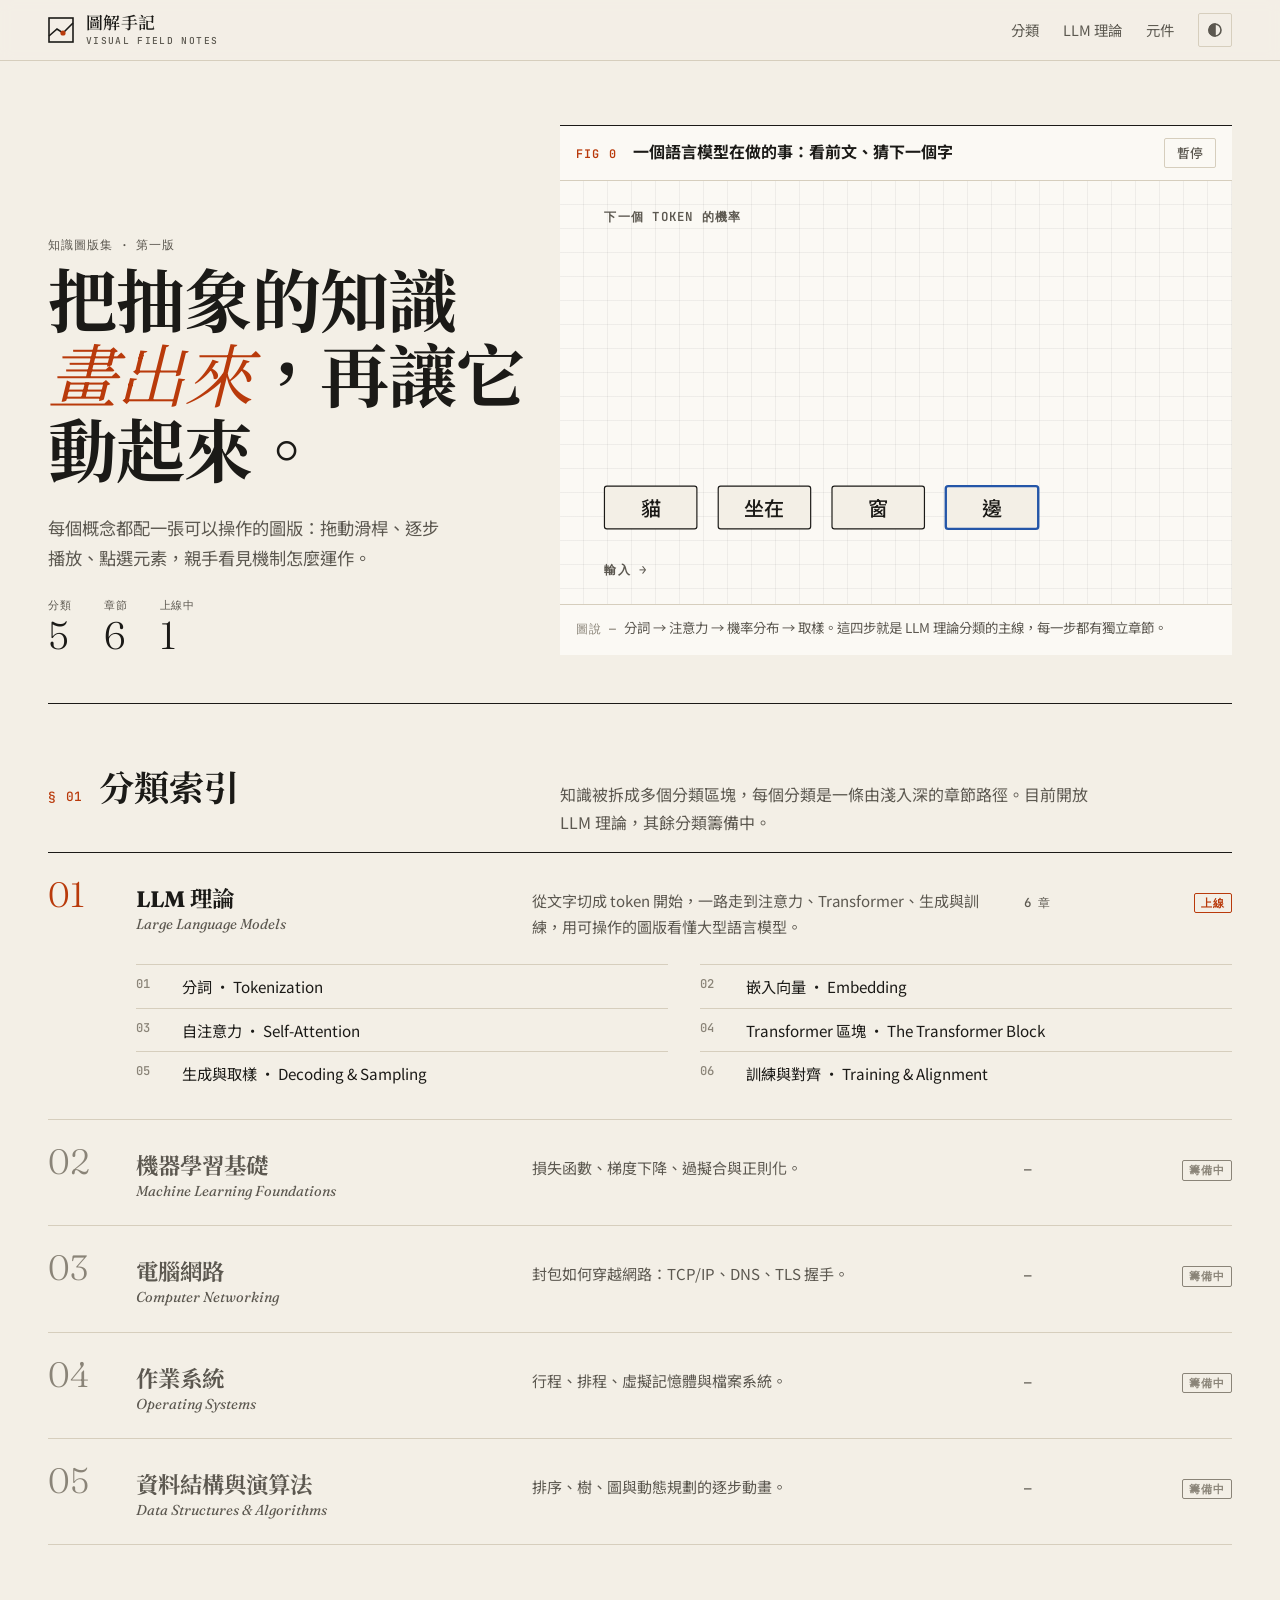
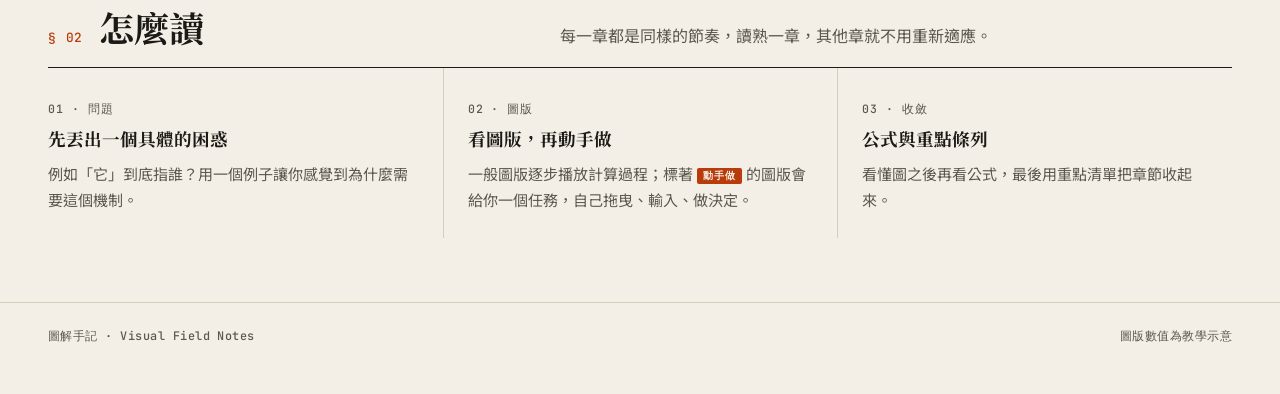
==== commit 09bc4e99: "feat(llm): add hands-on lab plates to every chapter Add one "動手做" lab per chapter where readers mani" ====
--- a/index.html
+++ b/index.html
@@ -135,7 +135,7 @@
     </div>
     <ol class="howto">
       <li><span class="meta-label">01 · 問題</span><b>先丟出一個具體的困惑</b><p>例如「它」到底指誰？用一個例子讓你感覺到為什麼需要這個機制。</p></li>
-      <li><span class="meta-label">02 · 圖版</span><b>動手操作 FIG 圖版</b><p>逐步播放計算過程，或拖動參數看結果即時改變。方向鍵可以切換步驟。</p></li>
+      <li><span class="meta-label">02 · 圖版</span><b>看圖版，再動手做</b><p>一般圖版逐步播放計算過程；標著<span class="lab-tag" style="margin:0 4px">動手做</span>的圖版會給你一個任務，自己拖曳、輸入、做決定。</p></li>
       <li><span class="meta-label">03 · 收斂</span><b>公式與重點條列</b><p>看懂圖之後再看公式，最後用重點清單把章節收起來。</p></li>
     </ol>
   </section>
--- a/assets/css/site.css
+++ b/assets/css/site.css
@@ -234,6 +234,7 @@
 .rail-figs { list-style: none; margin: 0; padding: 0; display: grid; gap: 4px; }
 .rail-figs a { font: 500 .74rem/1.5 var(--f-mono); text-decoration: none; color: var(--text-muted); }
 .rail-figs a:hover { color: var(--accent); }
+.rail-lab { margin-left: var(--s-2); color: var(--accent); font-weight: 600; }
 @media (max-width: 960px) {
   .chapter-body { grid-template-columns: minmax(0, 1fr); gap: var(--s-4); }
   .rail-inner { position: static; }
@@ -331,6 +332,26 @@
 }
 .plate-cap::before { content: "圖說 — "; font: 500 .72rem var(--f-mono); color: var(--text-faint); letter-spacing: .06em; }
 
+/* 動手做圖版：朱紅頂線 + 標籤，讓讀者一眼分辨「看」與「做」 */
+.plate.is-lab { border-top: 2px solid var(--accent); }
+.lab-tag {
+  display: inline-block; margin-left: var(--s-2); padding: 3px 6px; vertical-align: 1px;
+  font: 600 .64rem/1 var(--f-mono); letter-spacing: .1em;
+  background: var(--accent); color: var(--surface-page); border-radius: var(--radius-1);
+}
+.lab-task { margin: 0; padding: var(--s-3) var(--s-4); border-bottom: 1px solid var(--rule); font-size: .9rem; display: grid; grid-template-columns: auto 1fr; gap: var(--s-3); align-items: baseline; }
+.lab-task::before { content: "任務"; font: 600 .7rem/1.6 var(--f-mono); letter-spacing: .1em; color: var(--accent); }
+.lab-task p { margin: 0; }
+
+/* 可拖曳控制點（FL.drag） */
+.handle { cursor: grab; touch-action: none; outline: none; }
+.handle.is-dragging { cursor: grabbing; }
+.handle:focus-visible { outline: 2px solid var(--focus); outline-offset: 2px; }
+svg .handle:focus-visible { outline: none; }
+svg .handle:focus-visible .handle-ring { stroke: var(--focus); stroke-width: 2.5; }
+.handle-ring { fill: var(--surface-page); stroke: var(--rule-strong); stroke-width: 1.5; }
+.handle:hover .handle-ring, .handle.is-dragging .handle-ring { stroke: var(--accent); }
+
 /* 寬圖在窄螢幕內部橫向捲動（頁面本身不捲動） */
 .stage-scroll { overflow-x: auto; }
 .plate-stage > .stage-scroll { margin: calc(var(--s-5) * -1); padding: var(--s-5); }
